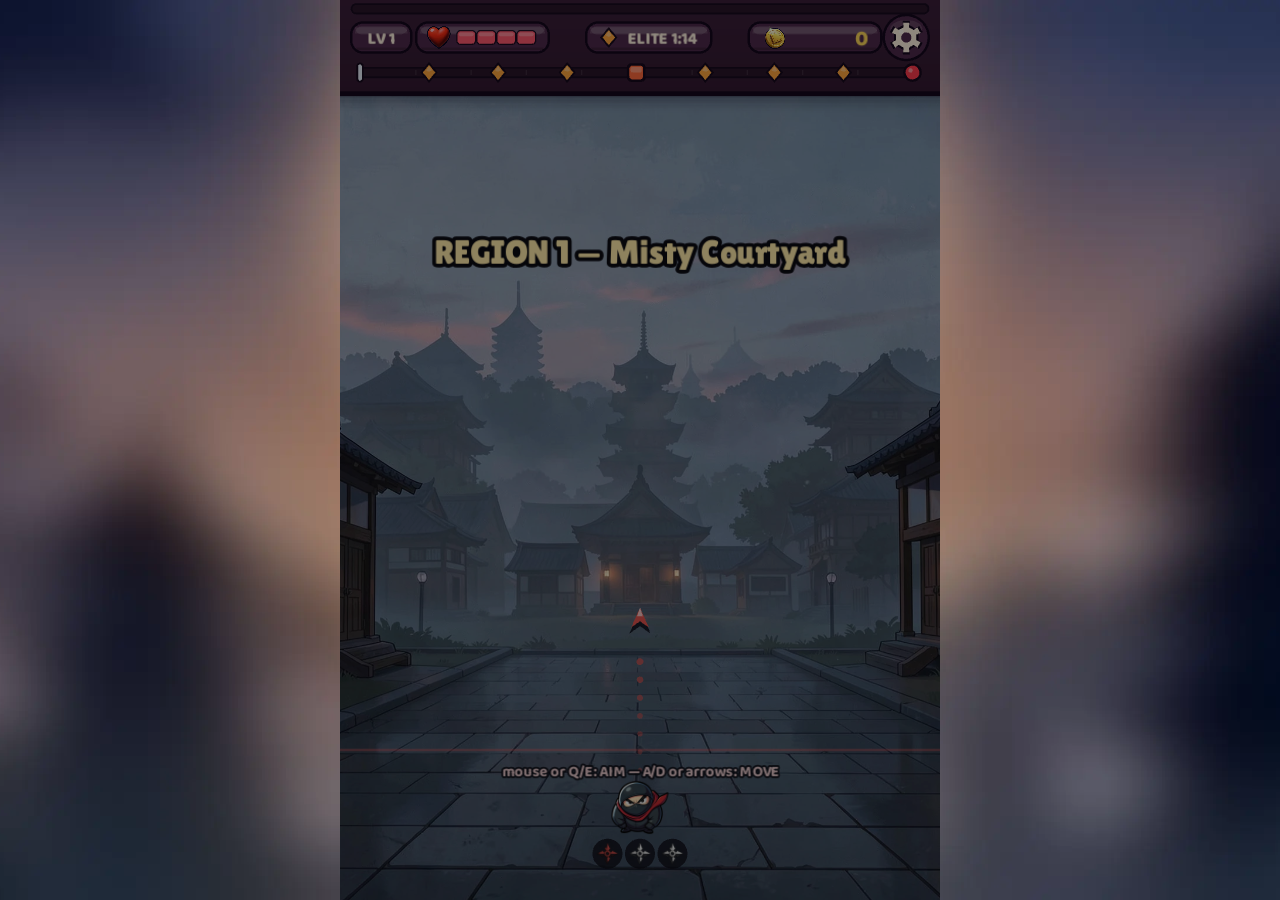
==== index.html @ 30a52886 "deploy: Gece Lakesi arayüz" ====
<!DOCTYPE html>
<html lang="en">
<head>
  <meta charset="UTF-8" />
  <!-- [CACHE] index.html için no-cache = "kullanmadan önce YENİDEN-DOĞRULA" (no-store DEĞİL → değişmediyse
       304 döner, bundle'ı yeniden indirmez). GitHub Pages bare link'inin ?sorgu olmadan hep güncel index.html
       almasını sağlar; Vite hash'li asset'ler zaten cache-güvenli, CrazyGames'i sabote etmez. -->
  <meta http-equiv="Cache-Control" content="no-cache" />
  <meta http-equiv="Pragma" content="no-cache" />
  <meta name="viewport" content="width=device-width, initial-scale=1.0, maximum-scale=1.0, user-scalable=no, viewport-fit=cover" />
  <title>Block Titans</title>
  <!-- [v3.0] Paylaşım önizlemesi. Önceden hiç meta yoktu; link paylaşıldığında yalnız <title> görünüyordu.
       og:image BİLEREK yok — kapak görselleri platform paketlerinde duruyor, mutlak URL gerektirir ve
       adres değişince bozulur. Açıklama ve ad yeterli. -->
  <meta name="description" content="Block Titans — bounce your shots off the walls to break the block titans before they reach you. A real-time grid-shooter roguelike." />
  <meta property="og:type" content="website" />
  <meta property="og:title" content="Block Titans" />
  <meta property="og:description" content="Bounce your shots off the walls to break the block titans before they reach you." />
  <meta name="twitter:card" content="summary" />
  <link rel="icon" type="image/png" href="./favicon.png" />
  <!-- [v3.0 PLATFORM AYRIMI] Burada platform SDK'sı YOKTUR — kök build (GitHub Pages / itch) sıfır
       dış istek yapar. CrazyGames SDK'sı YALNIZCA `npm run build:cg` sırasında
       platforms/crazygames/vite.config.js tarafından <head>'e enjekte edilir. AdSystem platform-agnostik
       auto-detect yapar (window.CrazyGames / window.bridge / window.YaGames); hiçbiri yoksa fallback.
       Böylece platforma özel değişiklik bu dosyaya hiç dokunmaz. -->
  <style>
    * { margin: 0; padding: 0; box-sizing: border-box; }
    html, body {
      width: 100%;
      height: 100vh;            /* fallback */
      height: 100dvh;           /* mobil dinamik viewport — tarayıcı çubuğu hesaba katılır */
      overflow: hidden;
      touch-action: none;       /* mobil scroll/zoom kapalı */
      -webkit-tap-highlight-color: transparent;
      -webkit-user-select: none; user-select: none;   /* [CG] mobil uzun-bas metin seçimi engellenir (gereksinim) */
      position: fixed; inset: 0;
      /* [CG] Letterbox bar'ları = BLUR'LU GECE SAHNESİ backdrop (masaüstü geniş-ekranda boş gradient yerine
         atmosferik, kasıtlı tasarlanmış görünüm — CG "empty/unprofessional" izlenimini kapatır). */
      background: #0A0E22 url('./assets/backgrounds/backdrop.webp') center center / cover no-repeat;
    }
    /* Ortalamayı YALNIZCA Phaser yapsın (CENTER_BOTH). CSS flex ile çift-ortalama
       asimetri yaratıyordu (üst boş / alt taşma). Container sadece tam ekran. */
    #game-container { width: 100%; height: 100%; }
    canvas { display: block; }
    /* [v2.6] Çok uzun ekranlarda (oran > 2.6) tuval dikeyde ortalanır ve üstte/altta backdrop şeridi kalır —
       kullanıcı: "barın üst kısmı kapatmıyor gibi, arkadan geçiş görünüyor". Kalan şerit oyun alanı gibi değil,
       ÇERÇEVE gibi görünsün diye üst şerit HUD barının rengiyle, alt şerit zemin koyusuyla boyanır.
       Yükseklik ScreenFit.paintBands() tarafından --band-v ile verilir (yatay şeritler = masaüstü, backdrop kalır). */
    #band-top, #band-bottom { position: fixed; left: 0; right: 0; height: var(--band-v, 0px); pointer-events: none; z-index: 3; }
    #band-top { top: 0; background: #0F1626; box-shadow: inset 0 -2px 0 #7A6538; }
    #band-bottom { bottom: 0; background: #080C18; }
  </style>
  <script type="module" crossorigin src="./assets/index-Bb7bPYuc.js"></script>
  <link rel="modulepreload" crossorigin href="./assets/phaser-DdCsgmnN.js">
  <link rel="stylesheet" crossorigin href="./assets/index-EK-dSO30.css">
</head>
<body>
  <div id="game-container"></div>
  <div id="band-top"></div><div id="band-bottom"></div>
</body>
</html>
---- assets/index-EK-dSO30.css ----
@font-face{font-family:Fredoka;font-style:normal;font-display:swap;font-weight:500;src:url(./fredoka-latin-500-normal-B0JifZgm.woff2) format("woff2"),url(./fredoka-latin-500-normal-BL692wg7.woff) format("woff")}@font-face{font-family:Fredoka;font-style:normal;font-display:swap;font-weight:500;src:url(./fredoka-latin-ext-500-normal-0PZPWlWP.woff2) format("woff2"),url(./fredoka-latin-ext-500-normal-CA82fdYH.woff) format("woff")}@font-face{font-family:Fredoka;font-style:normal;font-display:swap;font-weight:600;src:url(./fredoka-latin-600-normal-C4zohCW5.woff2) format("woff2"),url(./fredoka-latin-600-normal-CcrEjrB4.woff) format("woff")}@font-face{font-family:Fredoka;font-style:normal;font-display:swap;font-weight:600;src:url(./fredoka-latin-ext-600-normal-GoyidTAB.woff2) format("woff2"),url(./fredoka-latin-ext-600-normal-BExgZzUO.woff) format("woff")}@font-face{font-family:Fredoka;font-style:normal;font-display:swap;font-weight:700;src:url(./fredoka-latin-700-normal-BOIZVyIN.woff2) format("woff2"),url(./fredoka-latin-700-normal-C8FeHd3X.woff) format("woff")}@font-face{font-family:Fredoka;font-style:normal;font-display:swap;font-weight:700;src:url(./fredoka-latin-ext-700-normal--a2O67AJ.woff2) format("woff2"),url(./fredoka-latin-ext-700-normal-DBnuyHy7.woff) format("woff")}@font-face{font-family:"Baloo 2";font-style:normal;font-display:swap;font-weight:700;src:url(./baloo-2-latin-700-normal-CqTg7A15.woff2) format("woff2"),url(./baloo-2-latin-700-normal-Ld3Zm3l2.woff) format("woff")}@font-face{font-family:"Baloo 2";font-style:normal;font-display:swap;font-weight:700;src:url(./baloo-2-latin-ext-700-normal-Mlh7kdab.woff2) format("woff2"),url(./baloo-2-latin-ext-700-normal-D6LeXASg.woff) format("woff")}@font-face{font-family:"Baloo 2";font-style:normal;font-display:swap;font-weight:800;src:url(./baloo-2-latin-800-normal-BbF3Etk1.woff2) format("woff2"),url(./baloo-2-latin-800-normal-B8BXfZF7.woff) format("woff")}@font-face{font-family:Lilita One;font-style:normal;font-display:swap;font-weight:400;src:url(./lilita-one-latin-400-normal-87r-Z-Re.woff2) format("woff2"),url(./lilita-one-latin-400-normal-DXkechA3.woff) format("woff")}@font-face{font-family:Lilita One;font-style:normal;font-display:swap;font-weight:400;src:url(./lilita-one-latin-ext-400-normal-DxX3B4s6.woff2) format("woff2"),url(./lilita-one-latin-ext-400-normal-QROd2hfm.woff) format("woff")}@font-face{font-family:"Baloo 2";font-style:normal;font-display:swap;font-weight:800;src:url(./baloo-2-latin-ext-800-normal-C_Iwmf1s.woff2) format("woff2"),url(./baloo-2-latin-ext-800-normal-D-iCxxqE.woff) format("woff")}
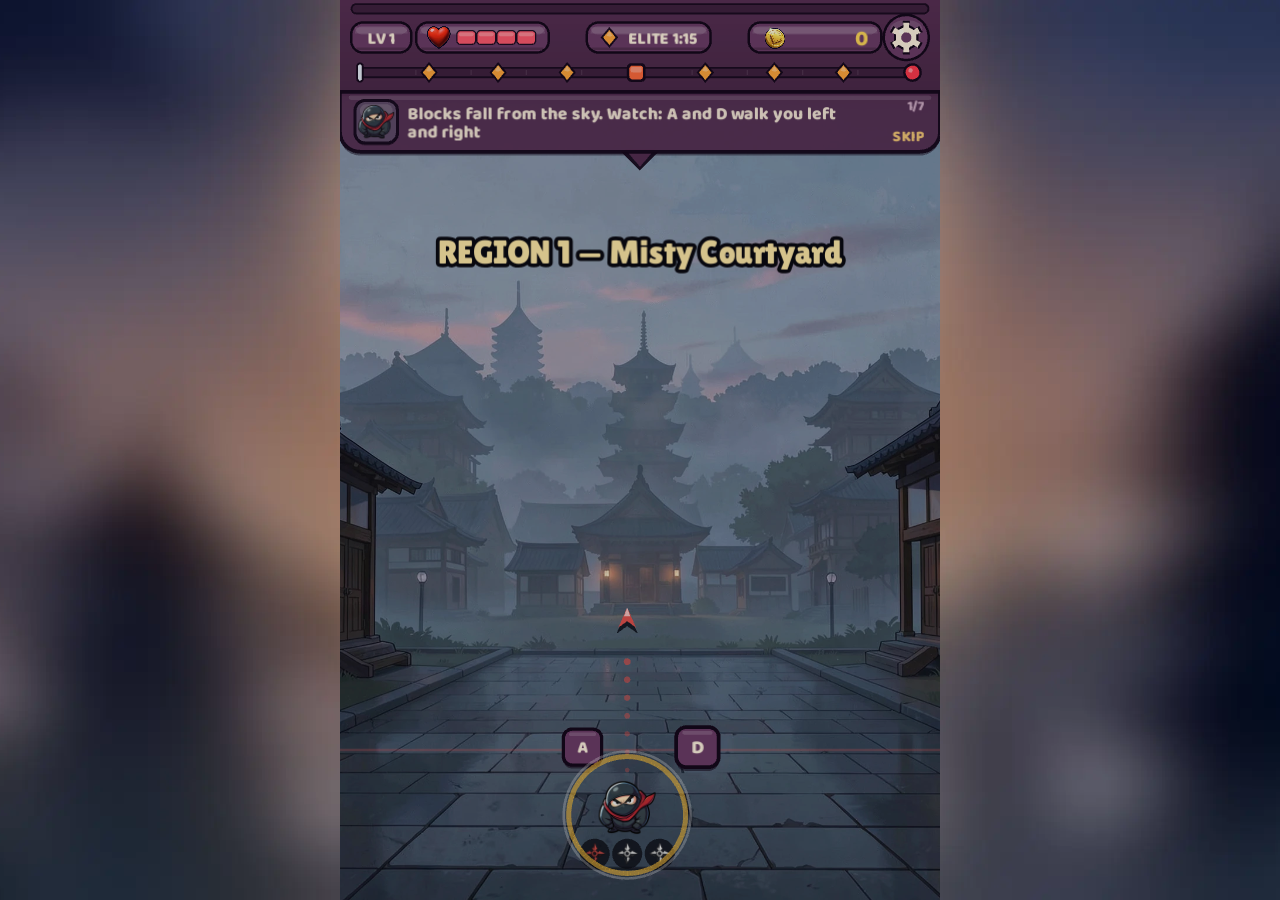
==== commit e106aee9: "Block Titans — web build" ====
--- a/index.html
+++ b/index.html
@@ -2,55 +2,40 @@
 <html lang="en">
 <head>
   <meta charset="UTF-8" />
-  <!-- [CACHE] index.html için no-cache = "kullanmadan önce YENİDEN-DOĞRULA" (no-store DEĞİL → değişmediyse
-       304 döner, bundle'ı yeniden indirmez). GitHub Pages bare link'inin ?sorgu olmadan hep güncel index.html
-       almasını sağlar; Vite hash'li asset'ler zaten cache-güvenli, CrazyGames'i sabote etmez. -->
-  <meta http-equiv="Cache-Control" content="no-cache" />
+    <meta http-equiv="Cache-Control" content="no-cache" />
   <meta http-equiv="Pragma" content="no-cache" />
   <meta name="viewport" content="width=device-width, initial-scale=1.0, maximum-scale=1.0, user-scalable=no, viewport-fit=cover" />
   <title>Block Titans</title>
-  <!-- [v3.0] Paylaşım önizlemesi. Önceden hiç meta yoktu; link paylaşıldığında yalnız <title> görünüyordu.
-       og:image BİLEREK yok — kapak görselleri platform paketlerinde duruyor, mutlak URL gerektirir ve
-       adres değişince bozulur. Açıklama ve ad yeterli. -->
-  <meta name="description" content="Block Titans — bounce your shots off the walls to break the block titans before they reach you. A real-time grid-shooter roguelike." />
+    <meta name="description" content="Block Titans — bounce your shots off the walls to break the block titans before they reach you. A real-time grid-shooter roguelike." />
   <meta property="og:type" content="website" />
   <meta property="og:title" content="Block Titans" />
   <meta property="og:description" content="Bounce your shots off the walls to break the block titans before they reach you." />
   <meta name="twitter:card" content="summary" />
   <link rel="icon" type="image/png" href="./favicon.png" />
-  <!-- [v3.0 PLATFORM AYRIMI] Burada platform SDK'sı YOKTUR — kök build (GitHub Pages / itch) sıfır
-       dış istek yapar. CrazyGames SDK'sı YALNIZCA `npm run build:cg` sırasında
-       platforms/crazygames/vite.config.js tarafından <head>'e enjekte edilir. AdSystem platform-agnostik
-       auto-detect yapar (window.CrazyGames / window.bridge / window.YaGames); hiçbiri yoksa fallback.
-       Böylece platforma özel değişiklik bu dosyaya hiç dokunmaz. -->
-  <style>
+    <style>
     * { margin: 0; padding: 0; box-sizing: border-box; }
     html, body {
       width: 100%;
-      height: 100vh;            /* fallback */
-      height: 100dvh;           /* mobil dinamik viewport — tarayıcı çubuğu hesaba katılır */
+      height: 100vh;
+      height: 100dvh;
       overflow: hidden;
-      touch-action: none;       /* mobil scroll/zoom kapalı */
+      touch-action: none;
       -webkit-tap-highlight-color: transparent;
-      -webkit-user-select: none; user-select: none;   /* [CG] mobil uzun-bas metin seçimi engellenir (gereksinim) */
+
+      -webkit-user-select: none; -moz-user-select: none; -ms-user-select: none; user-select: none;
       position: fixed; inset: 0;
-      /* [CG] Letterbox bar'ları = BLUR'LU GECE SAHNESİ backdrop (masaüstü geniş-ekranda boş gradient yerine
-         atmosferik, kasıtlı tasarlanmış görünüm — CG "empty/unprofessional" izlenimini kapatır). */
+
       background: #0A0E22 url('./assets/backgrounds/backdrop.webp') center center / cover no-repeat;
     }
-    /* Ortalamayı YALNIZCA Phaser yapsın (CENTER_BOTH). CSS flex ile çift-ortalama
-       asimetri yaratıyordu (üst boş / alt taşma). Container sadece tam ekran. */
+
     #game-container { width: 100%; height: 100%; }
     canvas { display: block; }
-    /* [v2.6] Çok uzun ekranlarda (oran > 2.6) tuval dikeyde ortalanır ve üstte/altta backdrop şeridi kalır —
-       kullanıcı: "barın üst kısmı kapatmıyor gibi, arkadan geçiş görünüyor". Kalan şerit oyun alanı gibi değil,
-       ÇERÇEVE gibi görünsün diye üst şerit HUD barının rengiyle, alt şerit zemin koyusuyla boyanır.
-       Yükseklik ScreenFit.paintBands() tarafından --band-v ile verilir (yatay şeritler = masaüstü, backdrop kalır). */
+
     #band-top, #band-bottom { position: fixed; left: 0; right: 0; height: var(--band-v, 0px); pointer-events: none; z-index: 3; }
     #band-top { top: 0; background: #0F1626; box-shadow: inset 0 -2px 0 #7A6538; }
     #band-bottom { bottom: 0; background: #080C18; }
   </style>
-  <script type="module" crossorigin src="./assets/index-Bb7bPYuc.js"></script>
+  <script type="module" crossorigin src="./assets/index-BAIr8_AJ.js"></script>
   <link rel="modulepreload" crossorigin href="./assets/phaser-DdCsgmnN.js">
   <link rel="stylesheet" crossorigin href="./assets/index-EK-dSO30.css">
 </head>
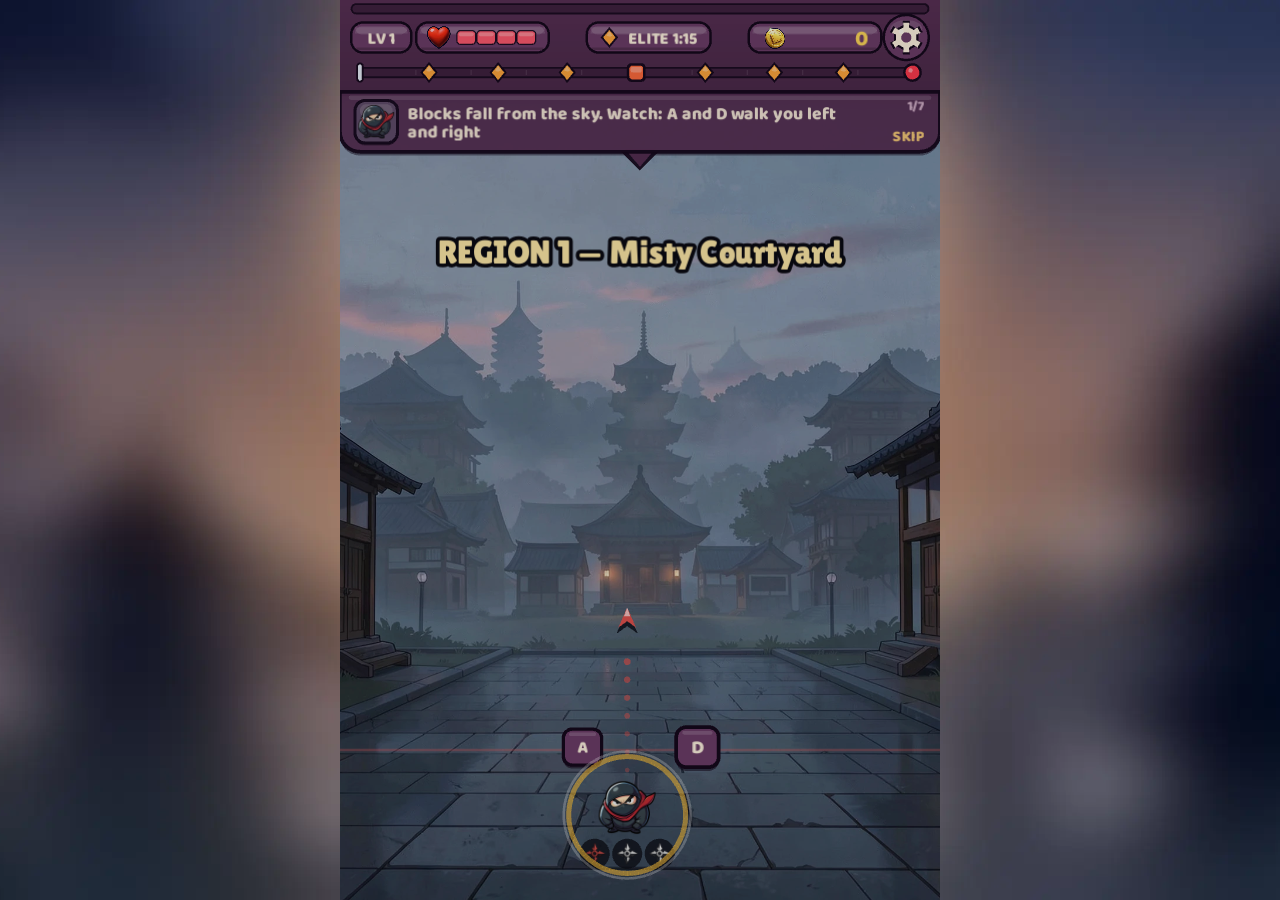
==== commit 9d770412: "deploy: mobilde tek el kontrol (oto nisan + dokunusla devralma)" ====
--- a/index.html
+++ b/index.html
@@ -35,7 +35,7 @@
     #band-top { top: 0; background: #0F1626; box-shadow: inset 0 -2px 0 #7A6538; }
     #band-bottom { bottom: 0; background: #080C18; }
   </style>
-  <script type="module" crossorigin src="./assets/index-BAIr8_AJ.js"></script>
+  <script type="module" crossorigin src="./assets/index-UCku1AfL.js"></script>
   <link rel="modulepreload" crossorigin href="./assets/phaser-DdCsgmnN.js">
   <link rel="stylesheet" crossorigin href="./assets/index-EK-dSO30.css">
 </head>
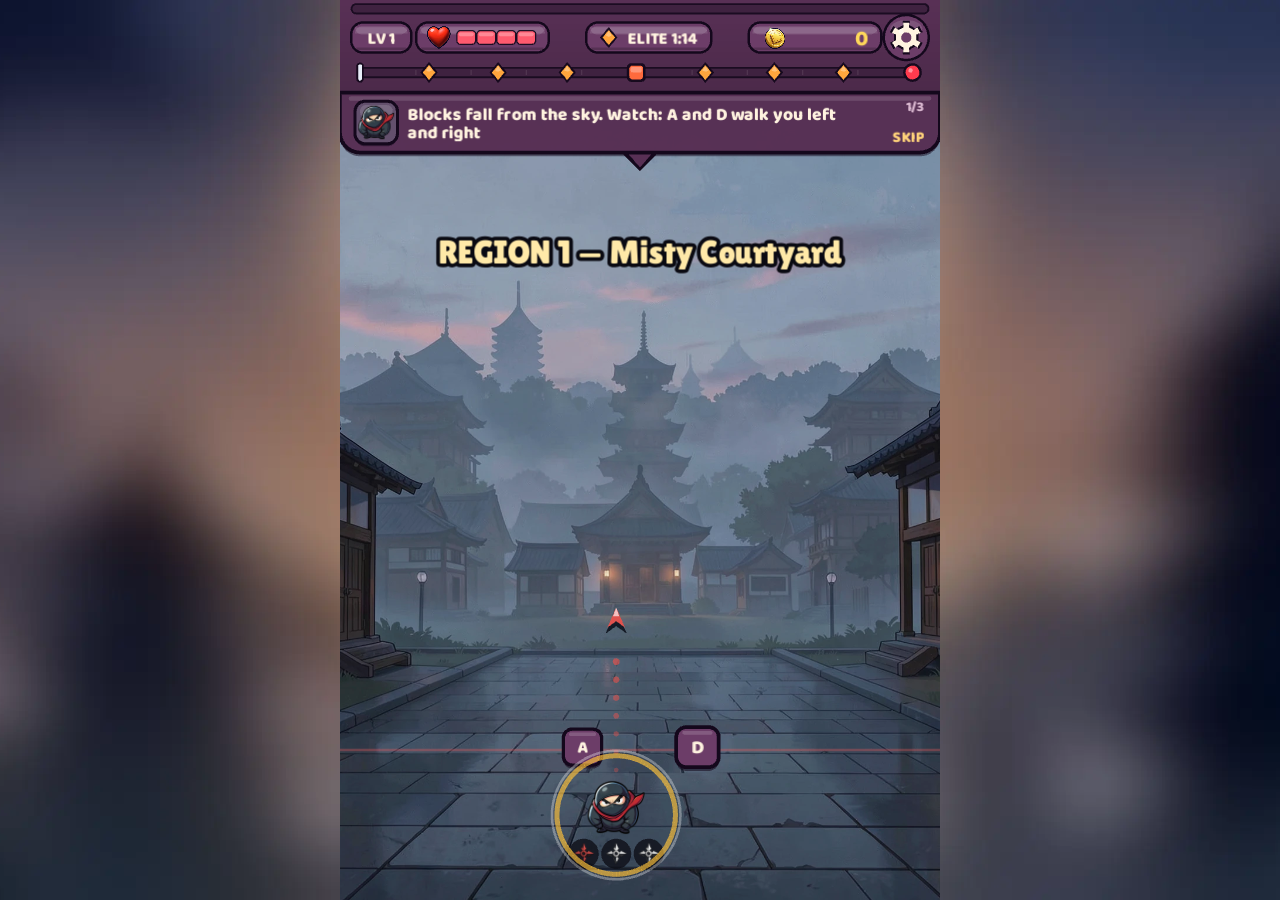
==== commit df293613: "deploy: canli ogretici (ilk dakikada gercek oyun) + ilk oturum rampasi" ====
--- a/index.html
+++ b/index.html
@@ -35,7 +35,7 @@
     #band-top { top: 0; background: #0F1626; box-shadow: inset 0 -2px 0 #7A6538; }
     #band-bottom { bottom: 0; background: #080C18; }
   </style>
-  <script type="module" crossorigin src="./assets/index-UCku1AfL.js"></script>
+  <script type="module" crossorigin src="./assets/index-sxjc4Rsq.js"></script>
   <link rel="modulepreload" crossorigin href="./assets/phaser-DdCsgmnN.js">
   <link rel="stylesheet" crossorigin href="./assets/index-EK-dSO30.css">
 </head>
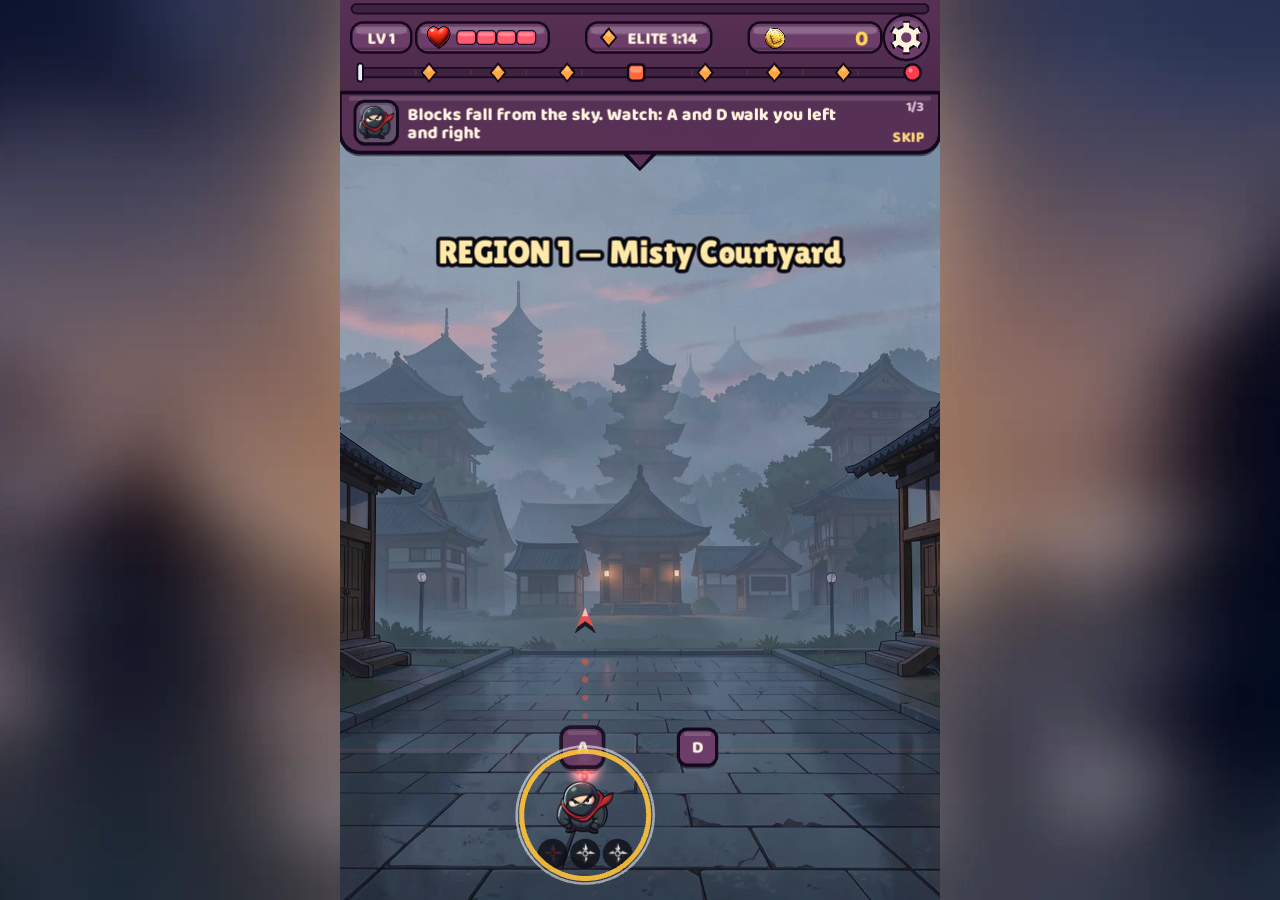
==== commit 6dd939a3: "deploy: donma kalkani + hata gozu + acilis yuku bolundu" ====
--- a/index.html
+++ b/index.html
@@ -35,7 +35,7 @@
     #band-top { top: 0; background: #0F1626; box-shadow: inset 0 -2px 0 #7A6538; }
     #band-bottom { bottom: 0; background: #080C18; }
   </style>
-  <script type="module" crossorigin src="./assets/index-sxjc4Rsq.js"></script>
+  <script type="module" crossorigin src="./assets/index-EJ1AY3LX.js"></script>
   <link rel="modulepreload" crossorigin href="./assets/phaser-DdCsgmnN.js">
   <link rel="stylesheet" crossorigin href="./assets/index-EK-dSO30.css">
 </head>
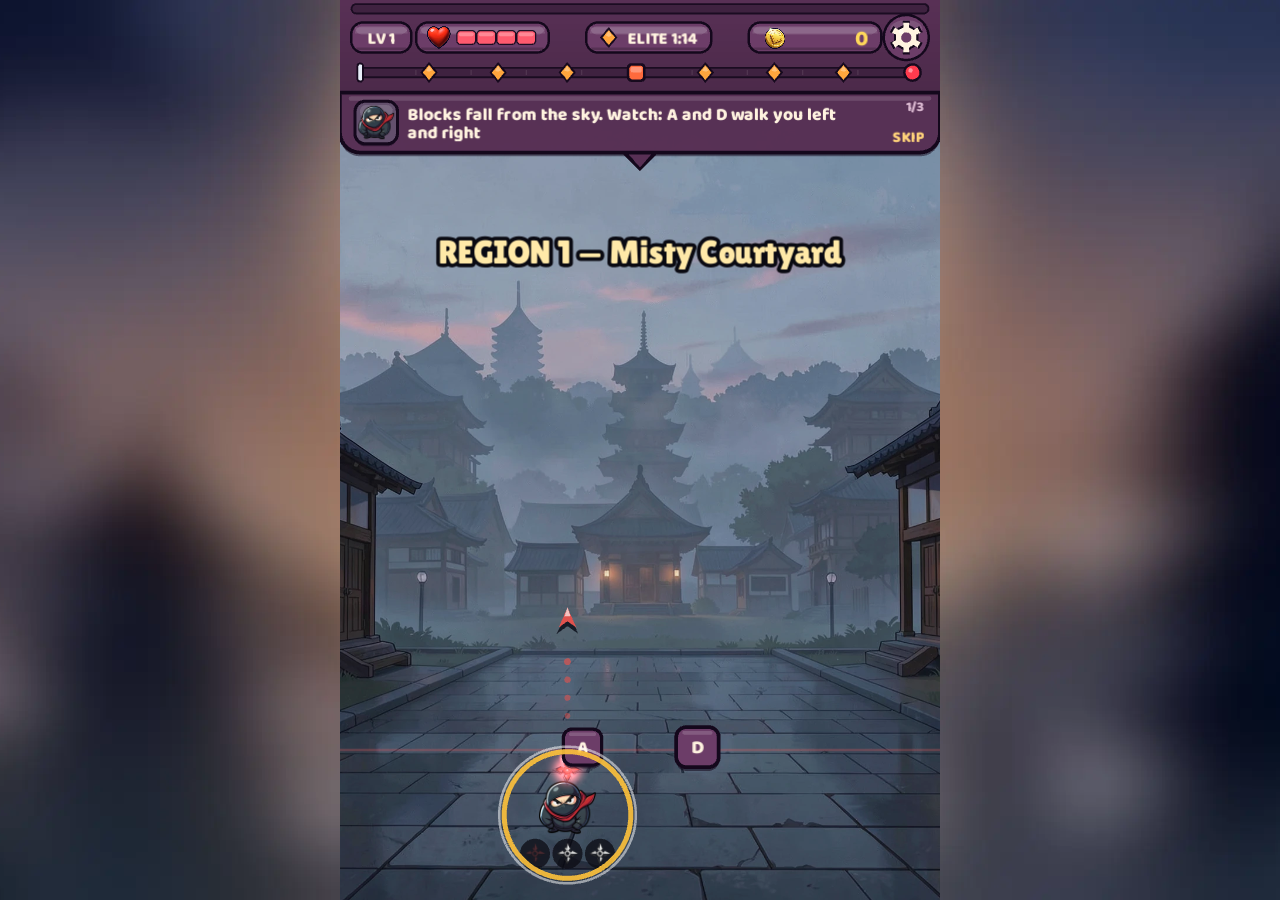
==== commit 303fcbd2: "deploy: muzik akitiliyor + kullanilmayan arka plan kalkti" ====
--- a/index.html
+++ b/index.html
@@ -35,7 +35,7 @@
     #band-top { top: 0; background: #0F1626; box-shadow: inset 0 -2px 0 #7A6538; }
     #band-bottom { bottom: 0; background: #080C18; }
   </style>
-  <script type="module" crossorigin src="./assets/index-EJ1AY3LX.js"></script>
+  <script type="module" crossorigin src="./assets/index-8lMaZfh4.js"></script>
   <link rel="modulepreload" crossorigin href="./assets/phaser-DdCsgmnN.js">
   <link rel="stylesheet" crossorigin href="./assets/index-EK-dSO30.css">
 </head>
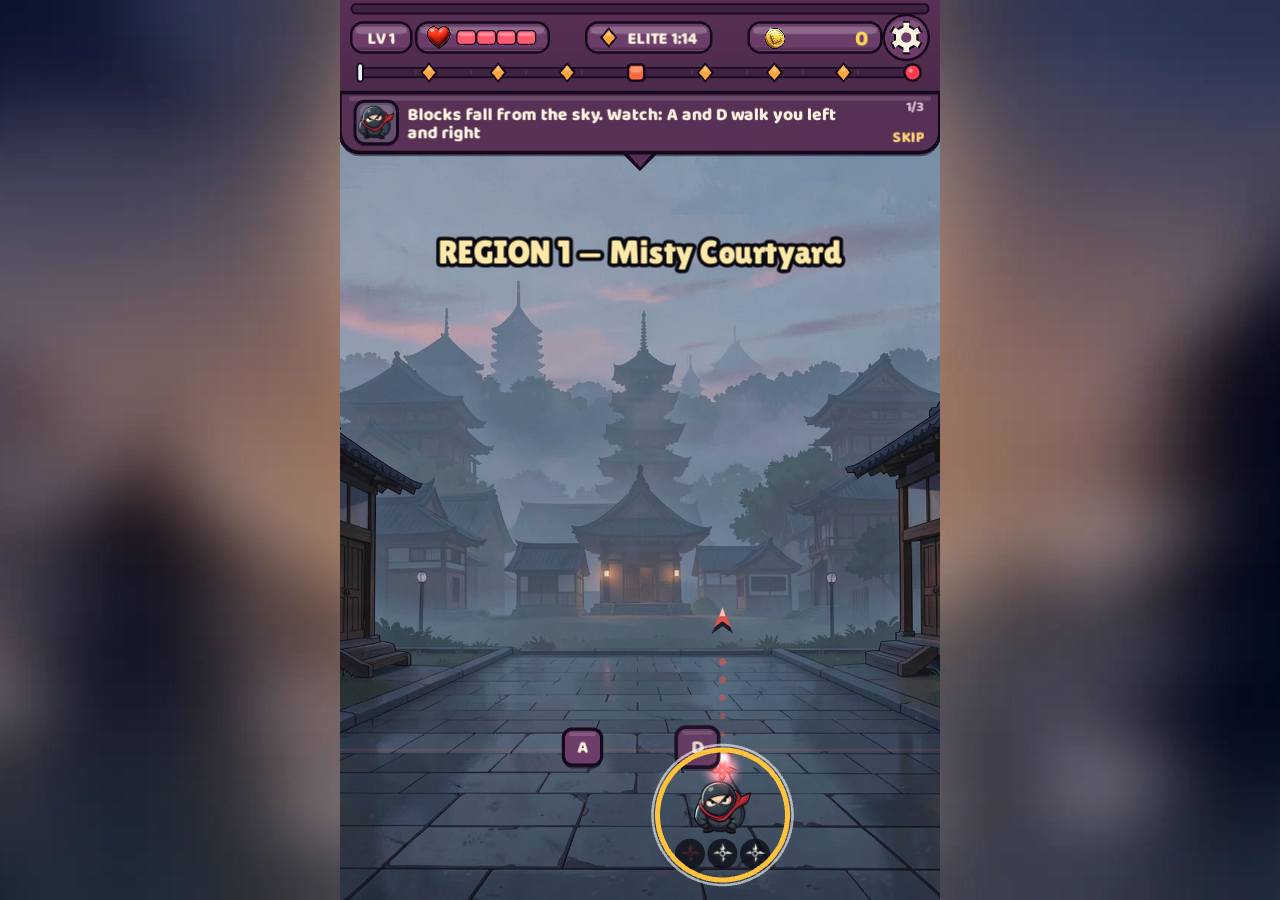
==== commit 13a514d6: "deploy: ana oyun + arena lab denemesi (lab.html)" ====
--- a/index.html
+++ b/index.html
@@ -35,9 +35,10 @@
     #band-top { top: 0; background: #0F1626; box-shadow: inset 0 -2px 0 #7A6538; }
     #band-bottom { bottom: 0; background: #080C18; }
   </style>
-  <script type="module" crossorigin src="./assets/index-8lMaZfh4.js"></script>
+  <script type="module" crossorigin src="./assets/main-DyqnaeiI.js"></script>
   <link rel="modulepreload" crossorigin href="./assets/phaser-DdCsgmnN.js">
-  <link rel="stylesheet" crossorigin href="./assets/index-EK-dSO30.css">
+  <link rel="modulepreload" crossorigin href="./assets/ScreenFit-CC_V4b1g.js">
+  <link rel="stylesheet" crossorigin href="./assets/main-EK-dSO30.css">
 </head>
 <body>
   <div id="game-container"></div>
--- a/assets/main-EK-dSO30.css
+++ b/assets/main-EK-dSO30.css
@@ -0,0 +1 @@
+@font-face{font-family:Fredoka;font-style:normal;font-display:swap;font-weight:500;src:url(./fredoka-latin-500-normal-B0JifZgm.woff2) format("woff2"),url(./fredoka-latin-500-normal-BL692wg7.woff) format("woff")}@font-face{font-family:Fredoka;font-style:normal;font-display:swap;font-weight:500;src:url(./fredoka-latin-ext-500-normal-0PZPWlWP.woff2) format("woff2"),url(./fredoka-latin-ext-500-normal-CA82fdYH.woff) format("woff")}@font-face{font-family:Fredoka;font-style:normal;font-display:swap;font-weight:600;src:url(./fredoka-latin-600-normal-C4zohCW5.woff2) format("woff2"),url(./fredoka-latin-600-normal-CcrEjrB4.woff) format("woff")}@font-face{font-family:Fredoka;font-style:normal;font-display:swap;font-weight:600;src:url(./fredoka-latin-ext-600-normal-GoyidTAB.woff2) format("woff2"),url(./fredoka-latin-ext-600-normal-BExgZzUO.woff) format("woff")}@font-face{font-family:Fredoka;font-style:normal;font-display:swap;font-weight:700;src:url(./fredoka-latin-700-normal-BOIZVyIN.woff2) format("woff2"),url(./fredoka-latin-700-normal-C8FeHd3X.woff) format("woff")}@font-face{font-family:Fredoka;font-style:normal;font-display:swap;font-weight:700;src:url(./fredoka-latin-ext-700-normal--a2O67AJ.woff2) format("woff2"),url(./fredoka-latin-ext-700-normal-DBnuyHy7.woff) format("woff")}@font-face{font-family:"Baloo 2";font-style:normal;font-display:swap;font-weight:700;src:url(./baloo-2-latin-700-normal-CqTg7A15.woff2) format("woff2"),url(./baloo-2-latin-700-normal-Ld3Zm3l2.woff) format("woff")}@font-face{font-family:"Baloo 2";font-style:normal;font-display:swap;font-weight:700;src:url(./baloo-2-latin-ext-700-normal-Mlh7kdab.woff2) format("woff2"),url(./baloo-2-latin-ext-700-normal-D6LeXASg.woff) format("woff")}@font-face{font-family:"Baloo 2";font-style:normal;font-display:swap;font-weight:800;src:url(./baloo-2-latin-800-normal-BbF3Etk1.woff2) format("woff2"),url(./baloo-2-latin-800-normal-B8BXfZF7.woff) format("woff")}@font-face{font-family:Lilita One;font-style:normal;font-display:swap;font-weight:400;src:url(./lilita-one-latin-400-normal-87r-Z-Re.woff2) format("woff2"),url(./lilita-one-latin-400-normal-DXkechA3.woff) format("woff")}@font-face{font-family:Lilita One;font-style:normal;font-display:swap;font-weight:400;src:url(./lilita-one-latin-ext-400-normal-DxX3B4s6.woff2) format("woff2"),url(./lilita-one-latin-ext-400-normal-QROd2hfm.woff) format("woff")}@font-face{font-family:"Baloo 2";font-style:normal;font-display:swap;font-weight:800;src:url(./baloo-2-latin-ext-800-normal-C_Iwmf1s.woff2) format("woff2"),url(./baloo-2-latin-ext-800-normal-D-iCxxqE.woff) format("woff")}
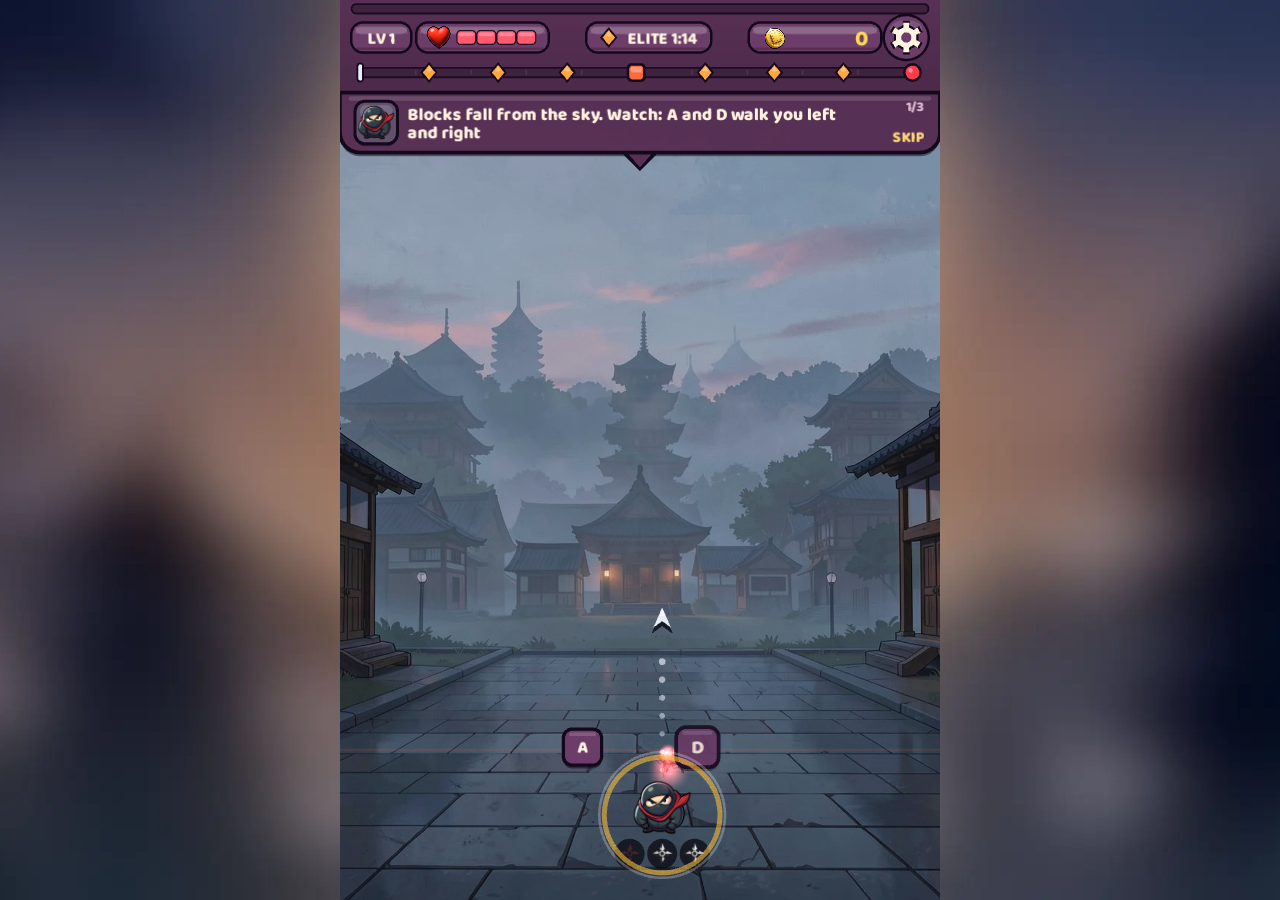
==== commit 118ff818: "deploy(lab): oyunun kendi build katmanı (silah/güç/kart/evrim/füzyon) arenada Arena denemesi artık a" ====
--- a/index.html
+++ b/index.html
@@ -35,9 +35,9 @@
     #band-top { top: 0; background: #0F1626; box-shadow: inset 0 -2px 0 #7A6538; }
     #band-bottom { bottom: 0; background: #080C18; }
   </style>
-  <script type="module" crossorigin src="./assets/main-DyqnaeiI.js"></script>
+  <script type="module" crossorigin src="./assets/main-B-BXI6Et.js"></script>
   <link rel="modulepreload" crossorigin href="./assets/phaser-DdCsgmnN.js">
-  <link rel="modulepreload" crossorigin href="./assets/ScreenFit-CC_V4b1g.js">
+  <link rel="modulepreload" crossorigin href="./assets/ScreenFit-CZonaCzh.js">
   <link rel="stylesheet" crossorigin href="./assets/main-EK-dSO30.css">
 </head>
 <body>
